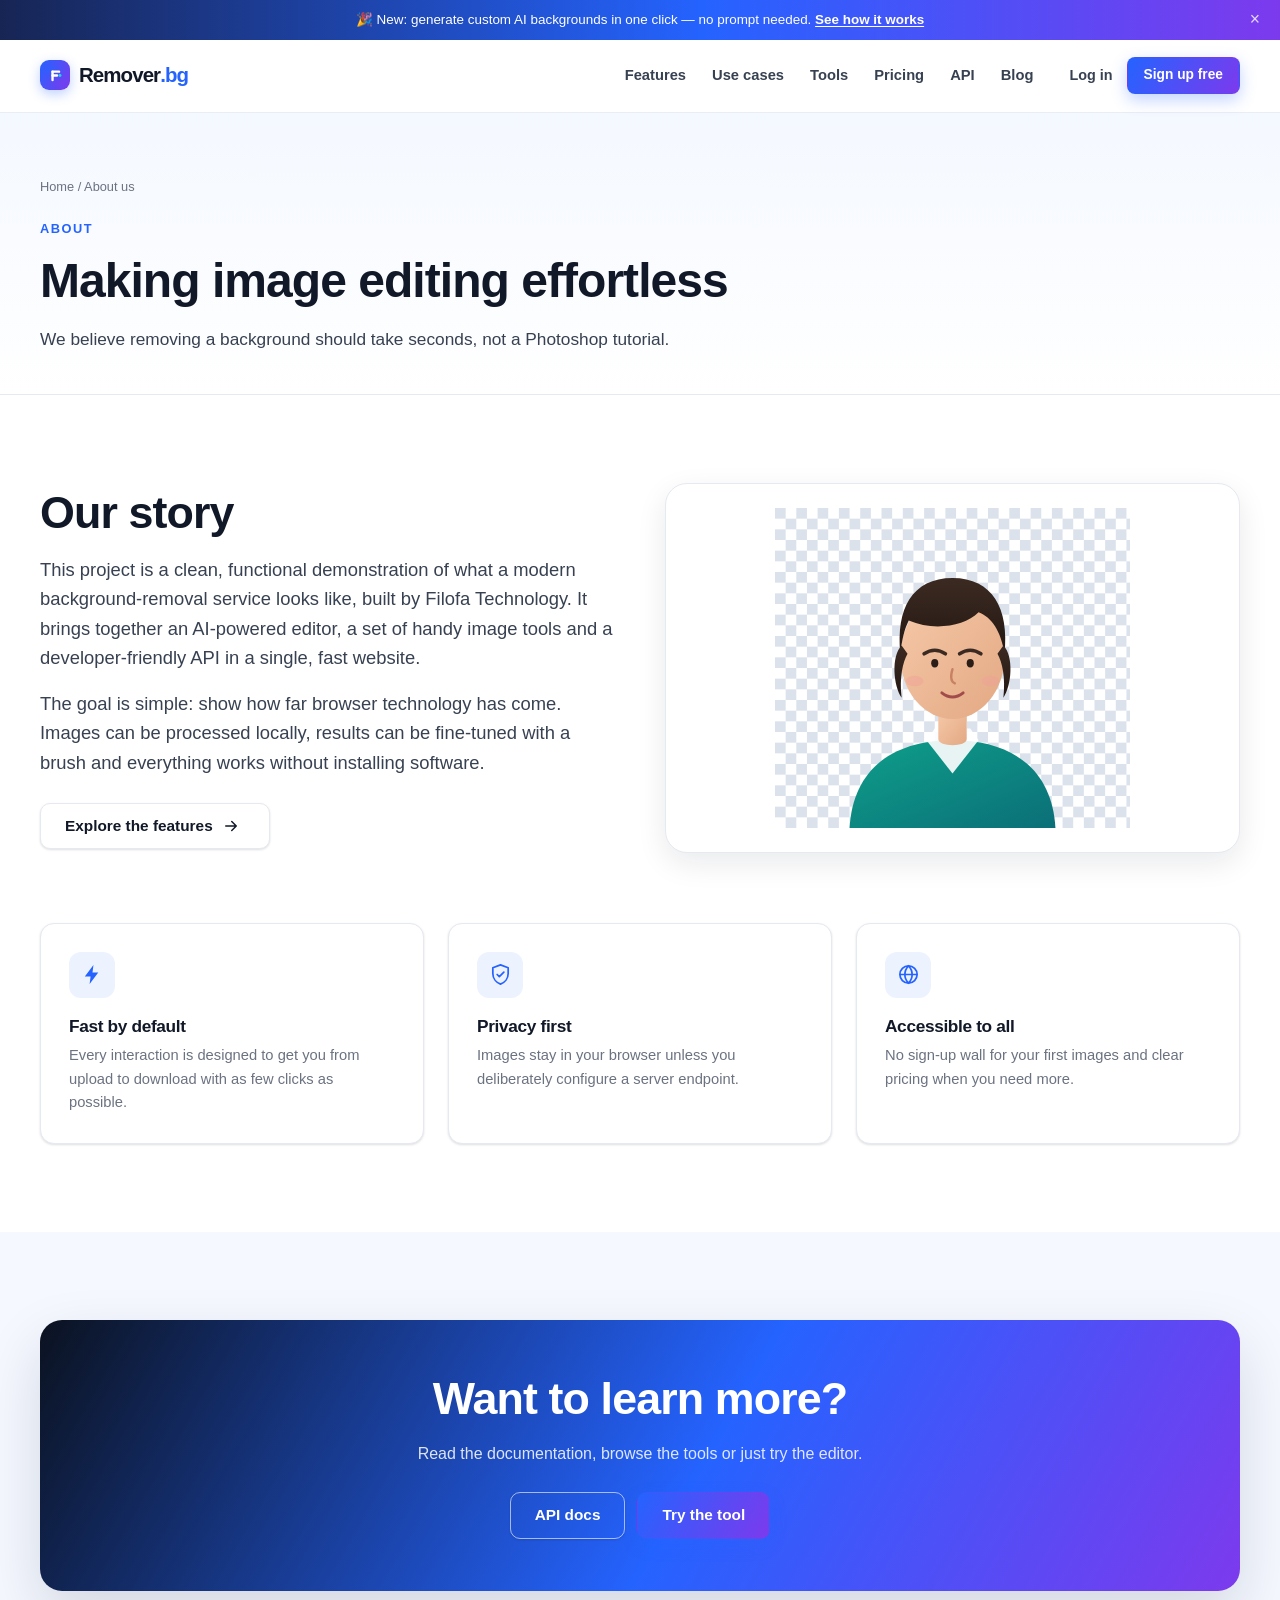
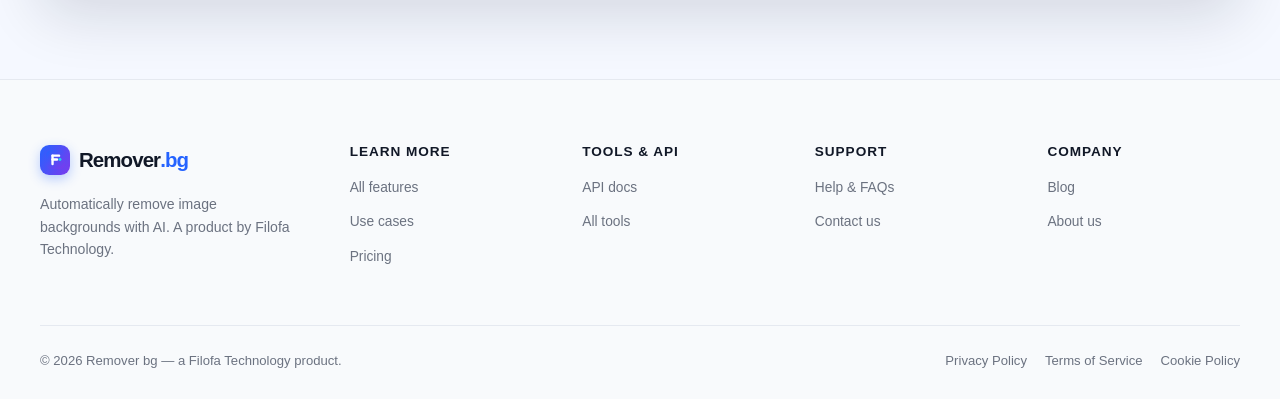
==== about.html @ 256f641b "Remover bg website by Filofa Technology" ====
<!DOCTYPE html>
<html lang="en">
<head>
<meta charset="UTF-8"><meta name="viewport" content="width=device-width, initial-scale=1">
<title>About us — Remover bg</title>
<meta name="description" content="Learn about the team and mission behind this Remover bg background removal demo.">
<link rel="icon" href="assets/img/favicon.svg" type="image/svg+xml"><link rel="stylesheet" href="assets/css/style.css">
</head>
<body>
<div class="announce">🎉 New: generate custom AI backgrounds in one click — no prompt needed. <a href="features.html#generator">See how it works</a><button class="announce-close" aria-label="Dismiss">×</button></div>
<header class="site-header"><div class="container header-inner">
  <a href="index.html" class="logo"><span class="logo-mark"><svg><use href="#i-filofa"/></svg></span><span>Remover<b>.bg</b></span></a>
  <nav class="main-nav"><a href="features.html">Features</a><a href="use-cases.html">Use cases</a><a href="tools.html">Tools</a><a href="pricing.html">Pricing</a><a href="api.html">API</a><a href="blog.html">Blog</a></nav>
  <div class="header-actions"><a href="contact.html" class="login">Log in</a><a href="pricing.html" class="btn btn-primary btn-sm">Sign up free</a><button class="menu-toggle" aria-label="Open menu"><span></span><span></span><span></span></button></div>
</div></header>

<section class="page-hero"><div class="container">
  <div class="breadcrumb"><a href="index.html">Home</a> / About us</div><span class="eyebrow">About</span>
  <h1>Making image editing effortless</h1><p>We believe removing a background should take seconds, not a Photoshop tutorial.</p>
</div></section>

<section class="section"><div class="container">
  <div class="usecase reveal">
    <div><h2>Our story</h2><p class="lead">This project is a clean, functional demonstration of what a modern background-removal service looks like, built by Filofa Technology. It brings together an AI-powered editor, a set of handy image tools and a developer-friendly API in a single, fast website.</p>
      <p class="lead">The goal is simple: show how far browser technology has come. Images can be processed locally, results can be fine-tuned with a brush and everything works without installing software.</p>
      <a href="features.html" class="btn btn-outline" style="margin-top:10px">Explore the features <svg class="inline-icon"><use href="#i-arrow"/></svg></a>
    </div>
    <div class="usecase-art"><img src="assets/img/after.svg" alt="Cut-out illustration" style="max-height:320px"></div>
  </div>

  <div class="grid grid-3" style="margin-top:70px">
    <div class="card reveal"><div class="card-icon"><svg><use href="#i-bolt"/></svg></div><h3>Fast by default</h3><p>Every interaction is designed to get you from upload to download with as few clicks as possible.</p></div>
    <div class="card reveal"><div class="card-icon"><svg><use href="#i-shield"/></svg></div><h3>Privacy first</h3><p>Images stay in your browser unless you deliberately configure a server endpoint.</p></div>
    <div class="card reveal"><div class="card-icon"><svg><use href="#i-globe"/></svg></div><h3>Accessible to all</h3><p>No sign-up wall for your first images and clear pricing when you need more.</p></div>
  </div>
</div></section>

<section class="section section-blue"><div class="container cta-band reveal"><h2>Want to learn more?</h2><p>Read the documentation, browse the tools or just try the editor.</p><div style="display:flex;gap:12px;justify-content:center;flex-wrap:wrap"><a href="api.html" class="btn btn-outline">API docs</a><a href="index.html" class="btn btn-primary">Try the tool</a></div></div></section>

<footer class="site-footer"><div class="container">
  <div class="footer-grid">
    <div class="footer-brand"><a href="index.html" class="logo"><span class="logo-mark"><svg><use href="#i-filofa"/></svg></span><span>Remover<b>.bg</b></span></a><p>Automatically remove image backgrounds with AI. A product by Filofa Technology.</p></div>
    <div class="footer-col"><h4>Learn more</h4><ul><li><a href="features.html">All features</a></li><li><a href="use-cases.html">Use cases</a></li><li><a href="pricing.html">Pricing</a></li></ul></div>
    <div class="footer-col"><h4>Tools &amp; API</h4><ul><li><a href="api.html">API docs</a></li><li><a href="tools.html">All tools</a></li></ul></div>
    <div class="footer-col"><h4>Support</h4><ul><li><a href="faq.html">Help &amp; FAQs</a></li><li><a href="contact.html">Contact us</a></li></ul></div>
    <div class="footer-col"><h4>Company</h4><ul><li><a href="blog.html">Blog</a></li><li><a href="about.html">About us</a></li></ul></div>
  </div>
  <div class="footer-bottom"><p>© 2026 Remover bg — a Filofa Technology product.</p><div class="footer-legal"><a href="privacy.html">Privacy Policy</a><a href="terms.html">Terms of Service</a><a href="cookies.html">Cookie Policy</a></div></div>
</div></footer>
<script src="assets/js/icons.js"></script><script src="assets/js/site.js"></script>
</body></html>
---- assets/css/style.css ----
/* =========================================================
   Remover bg website — shared stylesheet
   ========================================================= */

:root{
  --blue:#2563FF;
  --blue-dark:#1D4ED8;
  --blue-light:#edf2ff;
  --blue-lighter:#f5f8ff;
  --violet:#7C3AED;
  --cyan:#22D3EE;
  --ink:#111827;
  --ink-2:#374151;
  --muted:#6b7280;
  --line:#e5e9f0;
  --bg:#ffffff;
  --soft:#f7f9fc;
  --green:#16a34a;
  --radius:14px;
  --radius-lg:22px;
  --shadow-sm:0 1px 2px rgba(16,24,40,.06),0 1px 3px rgba(16,24,40,.08);
  --shadow:0 10px 30px rgba(16,24,40,.09);
  --shadow-lg:0 24px 60px rgba(16,24,40,.14);
  --max:1200px;
  --header-h:72px;
}

*,*::before,*::after{box-sizing:border-box}
html{scroll-behavior:smooth}
body{
  margin:0;
  font-family:Inter,-apple-system,BlinkMacSystemFont,"Segoe UI",Roboto,"Helvetica Neue",Arial,sans-serif;
  color:var(--ink);
  background:var(--bg);
  line-height:1.6;
  -webkit-font-smoothing:antialiased;
  font-size:16px;
}
img{max-width:100%;display:block}
a{color:inherit;text-decoration:none}
button,input,select,textarea{font:inherit}
button{cursor:pointer}
ul{margin:0;padding:0;list-style:none}
h1,h2,h3,h4{line-height:1.18;margin:0 0 16px;letter-spacing:-.02em;font-weight:800}
h1{font-size:clamp(2.3rem,5vw,4rem)}
h2{font-size:clamp(1.9rem,3.6vw,2.8rem)}
h3{font-size:1.25rem}
p{margin:0 0 16px}
:focus-visible{outline:3px solid rgba(37,99,255,.35);outline-offset:2px;border-radius:4px}

/* ---------- layout helpers ---------- */
.container{width:min(100% - 40px,var(--max));margin-inline:auto}
.container-narrow{width:min(100% - 40px,860px);margin-inline:auto}
.section{padding:88px 0}
.section-sm{padding:56px 0}
.section-soft{background:var(--soft)}
.section-blue{background:var(--blue-lighter)}
.text-center{text-align:center}
.muted{color:var(--muted)}
.lead{font-size:1.15rem;color:var(--ink-2)}
.eyebrow{display:inline-block;color:var(--blue);font-weight:800;font-size:.8rem;letter-spacing:.12em;text-transform:uppercase;margin-bottom:14px}
.gradient-text{background:linear-gradient(100deg,#1a5cff,#7c3aed);-webkit-background-clip:text;background-clip:text;color:transparent}
.divider{height:1px;background:var(--line);border:0;margin:0}

/* ---------- buttons ---------- */
.btn{
  display:inline-flex;align-items:center;justify-content:center;gap:9px;
  padding:13px 24px;border-radius:10px;border:1px solid transparent;
  font-weight:700;font-size:.96rem;line-height:1.2;text-align:center;
  transition:transform .18s ease,box-shadow .18s ease,background .18s ease,border-color .18s ease;
  white-space:nowrap;
}
.btn:hover{transform:translateY(-2px)}
.btn:active{transform:translateY(0)}
.btn-primary{background:linear-gradient(120deg,var(--blue),var(--violet));color:#fff;box-shadow:0 6px 16px rgba(37,99,255,.28)}
.btn-primary:hover{background:linear-gradient(120deg,var(--blue-dark),#6D28D9);box-shadow:0 10px 24px rgba(37,99,255,.36)}
.btn-outline{background:#fff;color:var(--ink);border-color:var(--line);box-shadow:var(--shadow-sm)}
.btn-outline:hover{border-color:#cfd8e8}
.btn-ghost{background:transparent;color:var(--ink-2)}
.btn-ghost:hover{background:var(--soft)}
.btn-lg{padding:16px 30px;font-size:1.05rem;border-radius:12px}
.btn-sm{padding:9px 16px;font-size:.86rem;border-radius:8px}
.btn-block{width:100%}
.btn[disabled]{opacity:.6;cursor:not-allowed;transform:none}

/* ---------- announcement bar ---------- */
.announce{background:linear-gradient(90deg,#172554,#2563FF 55%,#7C3AED);color:#fff;text-align:center;font-size:.84rem;padding:9px 44px;position:relative}
.announce a{text-decoration:underline;text-underline-offset:2px;font-weight:700}
.announce-close{position:absolute;right:14px;top:50%;transform:translateY(-50%);background:none;border:0;color:#fff;font-size:1.1rem;line-height:1;opacity:.8}

/* ---------- header ---------- */
.site-header{position:sticky;top:0;z-index:100;background:rgba(255,255,255,.92);backdrop-filter:blur(12px);border-bottom:1px solid rgba(229,233,240,.8)}
.header-inner{height:var(--header-h);display:flex;align-items:center;gap:28px}
.logo{display:inline-flex;align-items:center;gap:9px;font-weight:800;font-size:1.28rem;letter-spacing:-.045em;flex-shrink:0}
.logo-mark{width:30px;height:30px;border-radius:9px;background:linear-gradient(120deg,var(--blue),var(--violet));display:grid;place-items:center;box-shadow:0 4px 12px rgba(37,99,255,.3)}
.logo-mark svg{width:19px;height:19px}
.logo span b{color:var(--blue)}
.main-nav{display:flex;align-items:center;gap:26px;margin-left:auto}
.main-nav a{font-size:.92rem;font-weight:600;color:var(--ink-2);transition:color .15s}
.main-nav a:hover,.main-nav a.active{color:var(--blue)}
.header-actions{display:flex;align-items:center;gap:14px;margin-left:8px}
.header-actions .login{font-size:.9rem;font-weight:700;color:var(--ink-2)}
.menu-toggle{display:none;background:none;border:0;padding:6px;margin-left:auto}
.menu-toggle span{display:block;width:24px;height:2px;background:var(--ink);margin:5px 0;border-radius:2px}

/* mobile nav */
@media(max-width:960px){
  .main-nav{
    display:none;position:absolute;top:var(--header-h);left:0;right:0;
    flex-direction:column;align-items:stretch;gap:0;background:#fff;
    border-bottom:1px solid var(--line);padding:10px 20px 18px;box-shadow:var(--shadow);
  }
  .main-nav.open{display:flex}
  .main-nav a{padding:11px 0;border-bottom:1px solid var(--line)}
  .menu-toggle{display:block}
  .header-actions{margin-left:0}
  .header-actions .login{display:none}
}

/* ---------- hero ---------- */
.hero{position:relative;overflow:hidden;padding:72px 0 84px;background:
  radial-gradient(900px 420px at 85% 10%,#dbe8ff 0%,transparent 65%),
  radial-gradient(700px 380px at 5% 90%,#eef3ff 0%,transparent 60%),#fbfdff}
.hero::after{content:"";position:absolute;inset:0;pointer-events:none;
  background-image:radial-gradient(rgba(37,99,255,.09) 1px,transparent 1px);background-size:26px 26px;
  mask-image:linear-gradient(180deg,rgba(0,0,0,.5),transparent 70%);opacity:.5}
.hero-grid{display:grid;grid-template-columns:1.02fr .98fr;gap:56px;align-items:center;position:relative;z-index:1}
.hero h1 span{display:block}
.hero h1 .free-line{font-size:.72em;font-weight:700;color:var(--ink-2);margin-top:8px}
.hero h1 .free-line u{text-decoration-thickness:4px;text-underline-offset:6px;text-decoration-color:var(--blue);color:var(--blue)}
.hero-sub{font-size:1.1rem;color:var(--ink-2);max-width:500px;margin:20px 0 28px}
.hero-cta{display:flex;align-items:center;gap:14px;flex-wrap:wrap}
.hero-note{display:flex;align-items:center;gap:8px;color:var(--muted);font-size:.85rem;margin-top:20px}
.hero-note svg{width:16px;height:16px;color:var(--green)}

/* hero visual: before / after */
.hero-visual{position:relative}
.showcase{
  position:relative;border-radius:var(--radius-lg);overflow:hidden;background:#fff;
  box-shadow:var(--shadow-lg);border:1px solid rgba(255,255,255,.9);
}
.showcase-media{position:relative;aspect-ratio:1.12;overflow:hidden;background:#dfe7f5}
.showcase-media img{width:100%;height:100%;object-fit:cover}
.showcase-after{position:absolute;inset:0;overflow:hidden;clip-path:inset(0 50% 0 0)}
.showcase-after::after{content:"";position:absolute;top:0;right:0;width:3px;height:100%;background:#fff}
.showcase-after img{position:absolute;inset:0;width:100%;height:100%;object-fit:cover;max-width:none}
.slider-handle{
  position:absolute;top:50%;left:50%;transform:translate(-50%,-50%);
  width:44px;height:44px;border-radius:50%;background:#fff;box-shadow:0 4px 16px rgba(0,0,0,.22);
  display:grid;place-items:center;color:var(--blue);font-weight:800;z-index:3;pointer-events:none;
}
.slider-range{position:absolute;inset:0;width:100%;height:100%;opacity:0;cursor:ew-resize;margin:0;z-index:4}
.showcase-labels{position:absolute;top:14px;left:14px;right:14px;display:flex;justify-content:space-between;z-index:2;pointer-events:none}
.showcase-labels span{background:rgba(17,24,39,.72);color:#fff;font-size:.72rem;font-weight:700;padding:5px 10px;border-radius:999px;backdrop-filter:blur(4px)}
.showcase-footer{display:flex;align-items:center;gap:10px;padding:14px 18px;background:#fff;border-top:1px solid var(--line);font-size:.83rem;color:var(--ink-2)}
.showcase-footer .dot{width:9px;height:9px;border-radius:50%;background:var(--green);flex:none}
.float-badge{
  position:absolute;right:-18px;bottom:56px;background:#fff;border-radius:14px;padding:12px 16px;
  box-shadow:var(--shadow-lg);display:flex;align-items:center;gap:10px;font-size:.82rem;font-weight:700;z-index:5;
}
.float-badge svg{width:20px;height:20px;color:var(--green)}
.float-badge small{display:block;color:var(--muted);font-weight:500;font-size:.72rem}
@media(max-width:900px){
  .hero-grid{grid-template-columns:1fr;gap:44px}
  .float-badge{right:8px}
}

/* ---------- uploader ---------- */
.uploader-wrap{position:relative;z-index:2;margin-top:8px}
.dropzone{
  background:#fff;border:2px dashed #c9d7f5;border-radius:var(--radius-lg);
  padding:44px 30px;text-align:center;transition:.2s ease;box-shadow:var(--shadow);
}
.dropzone.drag{border-color:var(--blue);background:var(--blue-lighter);transform:scale(1.01)}
.drop-icon{width:64px;height:64px;margin:0 auto 18px;border-radius:18px;background:var(--blue-light);display:grid;place-items:center;color:var(--blue)}
.drop-icon svg{width:30px;height:30px}
.dropzone h3{font-size:1.2rem;margin-bottom:6px}
.dropzone p{color:var(--muted);font-size:.92rem;margin-bottom:20px}
.drop-or{display:flex;align-items:center;gap:14px;color:#9aa4b5;font-size:.78rem;margin:18px 0 14px}
.drop-or::before,.drop-or::after{content:"";height:1px;background:var(--line);flex:1}
.url-row{display:flex;gap:8px;max-width:460px;margin:0 auto}
.url-row input{flex:1;min-width:0;padding:11px 14px;border:1px solid var(--line);border-radius:9px;font-size:.88rem}
.upload-tabs{display:flex;gap:8px;justify-content:center;margin-bottom:18px}
.upload-tab{padding:8px 14px;border-radius:999px;border:1px solid var(--line);background:#fff;font-size:.82rem;font-weight:700;color:var(--ink-2)}
.upload-tab.active{background:var(--blue-light);border-color:#bfd2ff;color:var(--blue)}

/* result panel */
.result-panel{background:#fff;border-radius:var(--radius-lg);box-shadow:var(--shadow-lg);overflow:hidden;border:1px solid var(--line)}
.result-head{display:flex;align-items:center;justify-content:space-between;gap:14px;padding:16px 22px;border-bottom:1px solid var(--line);flex-wrap:wrap}
.result-head strong{font-size:.95rem}
.result-head .pill{background:#eaf8ef;color:#15803d;border-radius:999px;padding:4px 11px;font-size:.74rem;font-weight:800}
.compare{display:grid;grid-template-columns:1fr 1fr;gap:1px;background:var(--line)}
.compare figure{margin:0;background:#fff;padding:16px;min-width:0}
.compare figcaption{font-size:.78rem;font-weight:700;color:var(--muted);margin-bottom:10px;text-transform:uppercase;letter-spacing:.05em}
.canvas-frame{
  position:relative;border-radius:10px;overflow:hidden;min-height:260px;
  background-color:#fff;
  background-image:linear-gradient(45deg,#e8ecf2 25%,transparent 25%),linear-gradient(-45deg,#e8ecf2 25%,transparent 25%),linear-gradient(45deg,transparent 75%,#e8ecf2 75%),linear-gradient(-45deg,transparent 75%,#e8ecf2 75%);
  background-size:20px 20px;background-position:0 0,0 10px,10px -10px,-10px 0;
  display:grid;place-items:center;
}
.canvas-frame canvas,.canvas-frame img{max-width:100%;max-height:440px;width:auto;height:auto;display:block}
.result-tools{padding:20px 22px;border-top:1px solid var(--line)}
.tool-label{font-size:.78rem;font-weight:800;text-transform:uppercase;letter-spacing:.06em;color:var(--muted);margin:0 0 10px}
.bg-swatches{display:flex;gap:10px;flex-wrap:wrap;align-items:center}
.swatch{width:34px;height:34px;border-radius:50%;border:2px solid #fff;box-shadow:0 0 0 1px var(--line);position:relative}
.swatch.active{box-shadow:0 0 0 2px var(--blue)}
.swatch.transparent{background:conic-gradient(#d7dce5 0 25%,#fff 0 50%,#d7dce5 0 75%,#fff 0) 0/12px 12px}
.result-actions{display:flex;align-items:center;gap:12px;flex-wrap:wrap;padding:0 22px 22px}
.brush-bar{display:flex;align-items:center;gap:10px;flex-wrap:wrap;margin-top:18px;padding:12px 14px;background:var(--soft);border-radius:10px}
.brush-bar label{font-size:.83rem;font-weight:700;color:var(--ink-2)}
.brush-bar input[type=range]{accent-color:var(--blue);width:120px}
.processing-overlay{position:fixed;inset:0;z-index:200;background:rgba(15,23,42,.55);backdrop-filter:blur(5px);display:flex;align-items:center;justify-content:center;padding:20px}
.processing-card{background:#fff;border-radius:18px;padding:36px 42px;min-width:min(360px,100%);text-align:center;box-shadow:var(--shadow-lg);display:flex;flex-direction:column;align-items:center;gap:16px}
.processing-card .spinner{width:48px;height:48px}
.progress-overlay{position:absolute;inset:0;background:rgba(255,255,255,.88);display:flex;flex-direction:column;align-items:center;justify-content:center;gap:14px;z-index:6;backdrop-filter:blur(3px)}
.spinner{width:42px;height:42px;border:4px solid var(--blue-light);border-top-color:var(--blue);border-radius:50%;animation:spin .8s linear infinite}
@keyframes spin{to{transform:rotate(360deg)}}
.progress-track{width:min(260px,70%);height:7px;border-radius:99px;background:var(--blue-light);overflow:hidden}
.progress-track i{display:block;height:100%;background:var(--blue);width:10%;transition:width .3s}
.hidden{display:none!important}

/* ---------- feature grid ---------- */
.grid{display:grid;gap:24px}
.grid-3{grid-template-columns:repeat(3,1fr)}
.grid-4{grid-template-columns:repeat(4,1fr)}
.grid-2{grid-template-columns:repeat(2,1fr)}
@media(max-width:960px){.grid-3,.grid-4{grid-template-columns:repeat(2,1fr)}}
@media(max-width:640px){.grid-3,.grid-4,.grid-2{grid-template-columns:1fr}}

.card{background:#fff;border:1px solid var(--line);border-radius:var(--radius);padding:28px;box-shadow:var(--shadow-sm);transition:transform .2s,box-shadow .2s,border-color .2s}
.card:hover{transform:translateY(-4px);box-shadow:var(--shadow);border-color:#d4e0fa}
.card-icon{width:46px;height:46px;border-radius:12px;background:var(--blue-light);color:var(--blue);display:grid;place-items:center;margin-bottom:18px}
.card-icon svg{width:23px;height:23px}
.card h3{font-size:1.08rem;margin-bottom:8px}
.card p{font-size:.92rem;color:var(--muted);margin:0}
.card-link{color:var(--blue);font-weight:700;font-size:.88rem;display:inline-flex;align-items:center;gap:5px;margin-top:14px}

/* ---------- tabs ---------- */
.tabs{display:flex;gap:6px;border-bottom:1px solid var(--line);overflow-x:auto;margin-bottom:28px;scrollbar-width:none}
.tabs::-webkit-scrollbar{display:none}
.tab{padding:12px 18px;font-weight:700;font-size:.9rem;color:var(--muted);border-bottom:3px solid transparent;background:none;border-top:0;border-left:0;border-right:0;white-space:nowrap}
.tab.active{color:var(--blue);border-color:var(--blue)}
.tab-panel{display:none;animation:fade .3s ease}
.tab-panel.active{display:block}
@keyframes fade{from{opacity:0;transform:translateY(6px)}to{opacity:1;transform:none}}

/* use-case showcase */
.usecase{display:grid;grid-template-columns:1fr 1fr;gap:50px;align-items:center}
.usecase-art{border-radius:var(--radius-lg);overflow:hidden;box-shadow:var(--shadow);background:#fff;border:1px solid var(--line);min-height:320px;display:grid;place-items:center;padding:24px}
@media(max-width:860px){.usecase{grid-template-columns:1fr;gap:28px}}
.check-list li{display:flex;gap:12px;align-items:flex-start;margin-bottom:12px;color:var(--ink-2)}
.check-list svg{width:20px;height:20px;color:var(--green);flex:none;margin-top:3px}

/* ---------- stats / logos ---------- */
.stats{display:grid;grid-template-columns:repeat(4,1fr);gap:20px;text-align:center}
.stat b{display:block;font-size:2.2rem;color:var(--blue);letter-spacing:-.03em}
.stat span{font-size:.86rem;color:var(--muted)}
@media(max-width:700px){.stats{grid-template-columns:repeat(2,1fr)}}
.logo-strip{display:flex;flex-wrap:wrap;gap:18px 42px;align-items:center;justify-content:center;opacity:.6}
.logo-strip span{font-weight:800;font-size:1.05rem;letter-spacing:-.03em;color:#8792a5}

/* ---------- blog ---------- */
.post{border:1px solid var(--line);border-radius:var(--radius);overflow:hidden;background:#fff;transition:.2s;display:block}
.post:hover{transform:translateY(-4px);box-shadow:var(--shadow)}
.post-art{height:170px;display:grid;place-items:center;background:linear-gradient(135deg,#e8f0ff,#f7faff)}
.post-art svg{width:76px;height:76px;color:var(--blue);opacity:.75}
.post-body{padding:20px}
.post-date{font-size:.75rem;color:var(--muted);font-weight:700;text-transform:uppercase;letter-spacing:.05em}
.post h3{font-size:1.02rem;margin:8px 0 0}

/* ---------- CTA band ---------- */
.cta-band{background:linear-gradient(120deg,#0B1220,#2563FF 55%,#7C3AED);border-radius:var(--radius-lg);padding:52px;color:#fff;text-align:center;box-shadow:var(--shadow-lg)}
.cta-band h2{color:#fff}
.cta-band p{color:rgba(255,255,255,.85);max-width:560px;margin:0 auto 26px}
.cta-band .btn-outline{background:transparent;color:#fff;border-color:rgba(255,255,255,.6)}

/* ---------- footer ---------- */
.site-footer{background:#f8fafc;border-top:1px solid var(--line);padding:64px 0 28px;margin-top:0}
.footer-grid{display:grid;grid-template-columns:1.4fr repeat(4,1fr);gap:40px;margin-bottom:48px}
.footer-brand p{font-size:.88rem;color:var(--muted);max-width:260px;margin-top:16px}
.footer-col h4{font-size:.85rem;text-transform:uppercase;letter-spacing:.07em;margin-bottom:14px}
.footer-col li{margin-bottom:9px}
.footer-col a{font-size:.86rem;color:var(--muted)}
.footer-col a:hover{color:var(--blue)}
.footer-bottom{display:flex;align-items:center;justify-content:space-between;gap:20px;border-top:1px solid var(--line);padding-top:24px;flex-wrap:wrap}
.footer-bottom p{font-size:.82rem;color:var(--muted);margin:0}
.footer-legal{display:flex;gap:18px;flex-wrap:wrap}
.footer-legal a{font-size:.82rem;color:var(--muted)}
@media(max-width:960px){.footer-grid{grid-template-columns:repeat(2,1fr)}}
@media(max-width:560px){.footer-grid{grid-template-columns:1fr}}

/* ---------- page hero (inner pages) ---------- */
.page-hero{padding:64px 0 40px;background:linear-gradient(180deg,#f4f8ff,#fff);border-bottom:1px solid var(--line)}
.page-hero h1{font-size:clamp(2rem,4vw,3rem)}
.page-hero p{font-size:1.08rem;color:var(--ink-2);max-width:640px;margin:0}
.breadcrumb{font-size:.8rem;color:var(--muted);margin-bottom:18px}
.breadcrumb a:hover{color:var(--blue)}

/* ---------- pricing ---------- */
.pricing-grid{display:grid;grid-template-columns:repeat(3,1fr);gap:22px;align-items:stretch}
@media(max-width:900px){.pricing-grid{grid-template-columns:1fr;max-width:520px;margin:auto}}
.price-card{background:#fff;border:1px solid var(--line);border-radius:var(--radius-lg);padding:30px;position:relative;display:flex;flex-direction:column}
.price-card.featured{border:2px solid var(--blue);box-shadow:var(--shadow-lg)}
.price-badge{position:absolute;top:-13px;left:50%;transform:translateX(-50%);background:var(--blue);color:#fff;font-size:.72rem;font-weight:800;padding:5px 14px;border-radius:99px;white-space:nowrap}
.price-card h3{margin-bottom:6px}
.price-amount{font-size:2.4rem;font-weight:800;letter-spacing:-.04em;margin:10px 0 2px}
.price-amount small{font-size:.9rem;font-weight:600;color:var(--muted)}
.price-card ul{margin:20px 0 26px;flex:1}
.price-card li{display:flex;gap:9px;font-size:.9rem;color:var(--ink-2);margin-bottom:11px}
.price-card li svg{width:18px;height:18px;color:var(--green);flex:none;margin-top:2px}

/* ---------- accordion ---------- */
.accordion{max-width:820px;margin:auto}
.acc-item{border:1px solid var(--line);border-radius:12px;margin-bottom:12px;background:#fff;overflow:hidden}
.acc-q{width:100%;display:flex;justify-content:space-between;align-items:center;gap:16px;padding:18px 20px;background:none;border:0;text-align:left;font-weight:700;font-size:.98rem}
.acc-q .plus{font-size:1.3rem;color:var(--blue);line-height:1;transition:transform .2s}
.acc-item.open .plus{transform:rotate(45deg)}
.acc-a{max-height:0;overflow:hidden;transition:max-height .3s ease;padding:0 20px}
.acc-item.open .acc-a{max-height:400px;padding-bottom:18px}
.acc-a p{margin:0;color:var(--muted);font-size:.92rem}

/* ---------- code blocks ---------- */
.code-card{background:#0f172a;border-radius:14px;overflow:hidden;box-shadow:var(--shadow);margin-bottom:22px}
.code-head{display:flex;align-items:center;justify-content:space-between;padding:12px 18px;background:#1e293b;color:#cbd5e1;font-size:.78rem;font-weight:700}
.code-card pre{margin:0;padding:20px;overflow-x:auto;color:#e2e8f0;font-size:.84rem;line-height:1.7}
.code-card code{font-family:"SFMono-Regular",Consolas,"Liberation Mono",monospace}
.tok-key{color:#7dd3fc}.tok-str{color:#a5f3a0}.tok-com{color:#94a3b8}.tok-fn{color:#fcd34d}
.copy-btn{background:rgba(255,255,255,.08);border:1px solid rgba(255,255,255,.16);color:#e2e8f0;border-radius:6px;padding:4px 10px;font-size:.74rem}
.copy-btn:hover{background:rgba(255,255,255,.16)}

/* api layout */
.api-layout{display:grid;grid-template-columns:230px 1fr;gap:40px;align-items:start}
@media(max-width:860px){.api-layout{grid-template-columns:1fr}}
.api-sidebar{position:sticky;top:calc(var(--header-h) + 20px)}
.api-sidebar a{display:block;padding:9px 12px;border-radius:8px;font-size:.88rem;color:var(--ink-2)}
.api-sidebar a:hover{background:var(--blue-light);color:var(--blue)}

/* ---------- forms ---------- */
.field{margin-bottom:18px}
.field label{display:block;font-size:.86rem;font-weight:700;margin-bottom:7px}
.field input,.field textarea,.field select{width:100%;padding:12px 14px;border:1px solid var(--line);border-radius:9px;font-size:.92rem;background:#fff}
.field textarea{min-height:140px;resize:vertical}
.form-note{font-size:.8rem;color:var(--muted)}

/* tools mini apps */
.tool-card{padding:26px}
.tool-output{margin-top:18px;padding:16px;border:1px dashed var(--line);border-radius:10px;min-height:120px;display:grid;place-items:center;background:var(--soft);text-align:center;color:var(--muted);font-size:.88rem}
.range-row{display:flex;align-items:center;gap:12px}
.range-row input[type=range]{flex:1;accent-color:var(--blue)}

/* toast */
.toast{position:fixed;bottom:26px;left:50%;transform:translate(-50%,20px);background:#111827;color:#fff;padding:12px 20px;border-radius:10px;font-size:.88rem;z-index:300;opacity:0;pointer-events:none;transition:.25s;box-shadow:var(--shadow-lg)}
.toast.show{opacity:1;transform:translate(-50%,0)}

/* misc */
.inline-icon{width:18px;height:18px;vertical-align:-3px;margin-right:5px}
.art-placeholder{width:100%;height:100%;min-height:240px;border-radius:12px}
.center-stack{display:flex;flex-direction:column;align-items:center;gap:16px}
.reveal{opacity:0;transform:translateY(18px);transition:opacity .6s ease,transform .6s ease}
.reveal.visible{opacity:1;transform:none}
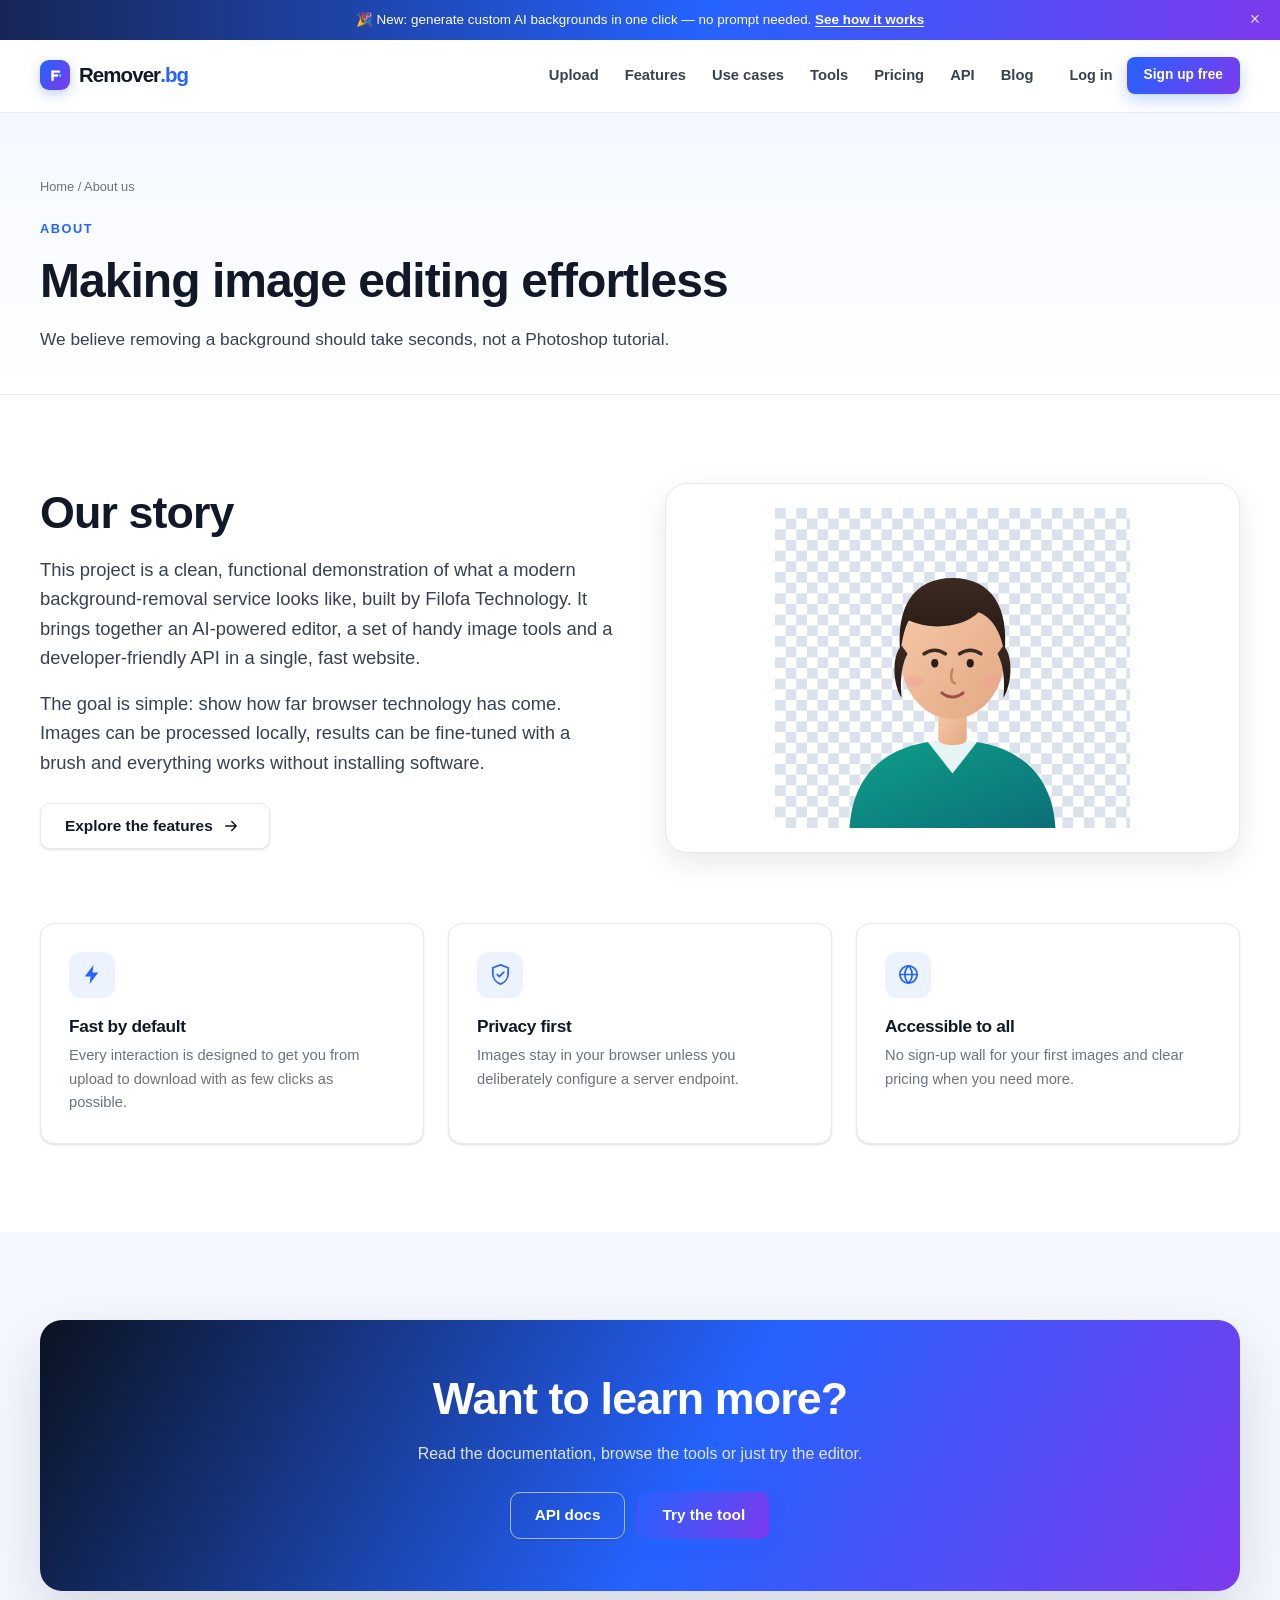
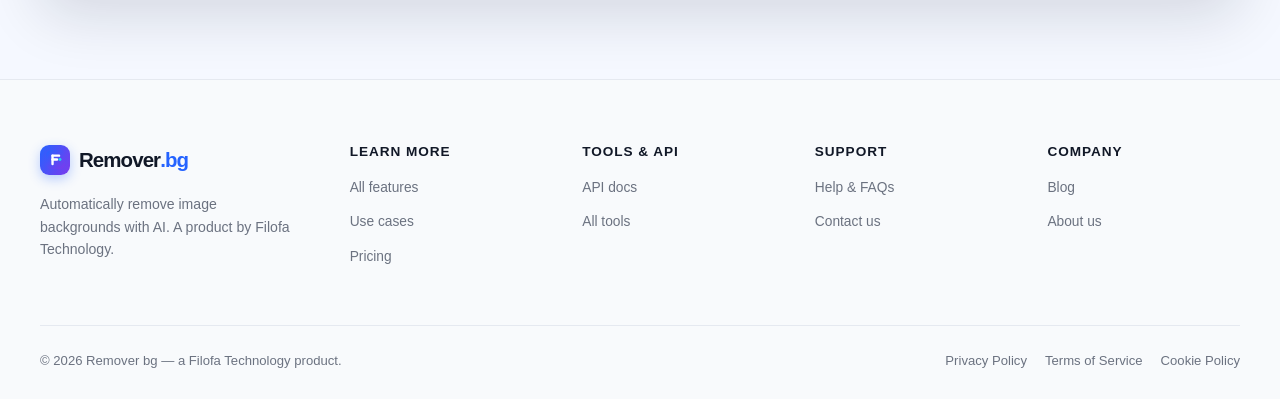
==== commit a5ff589c: "Clone remove.bg upload page design and flow" ====
--- a/about.html
+++ b/about.html
@@ -10,7 +10,7 @@
 <div class="announce">🎉 New: generate custom AI backgrounds in one click — no prompt needed. <a href="features.html#generator">See how it works</a><button class="announce-close" aria-label="Dismiss">×</button></div>
 <header class="site-header"><div class="container header-inner">
   <a href="index.html" class="logo"><span class="logo-mark"><svg><use href="#i-filofa"/></svg></span><span>Remover<b>.bg</b></span></a>
-  <nav class="main-nav"><a href="features.html">Features</a><a href="use-cases.html">Use cases</a><a href="tools.html">Tools</a><a href="pricing.html">Pricing</a><a href="api.html">API</a><a href="blog.html">Blog</a></nav>
+  <nav class="main-nav"><a href="upload.html">Upload</a><a href="features.html">Features</a><a href="use-cases.html">Use cases</a><a href="tools.html">Tools</a><a href="pricing.html">Pricing</a><a href="api.html">API</a><a href="blog.html">Blog</a></nav>
   <div class="header-actions"><a href="contact.html" class="login">Log in</a><a href="pricing.html" class="btn btn-primary btn-sm">Sign up free</a><button class="menu-toggle" aria-label="Open menu"><span></span><span></span><span></span></button></div>
 </div></header>
 
